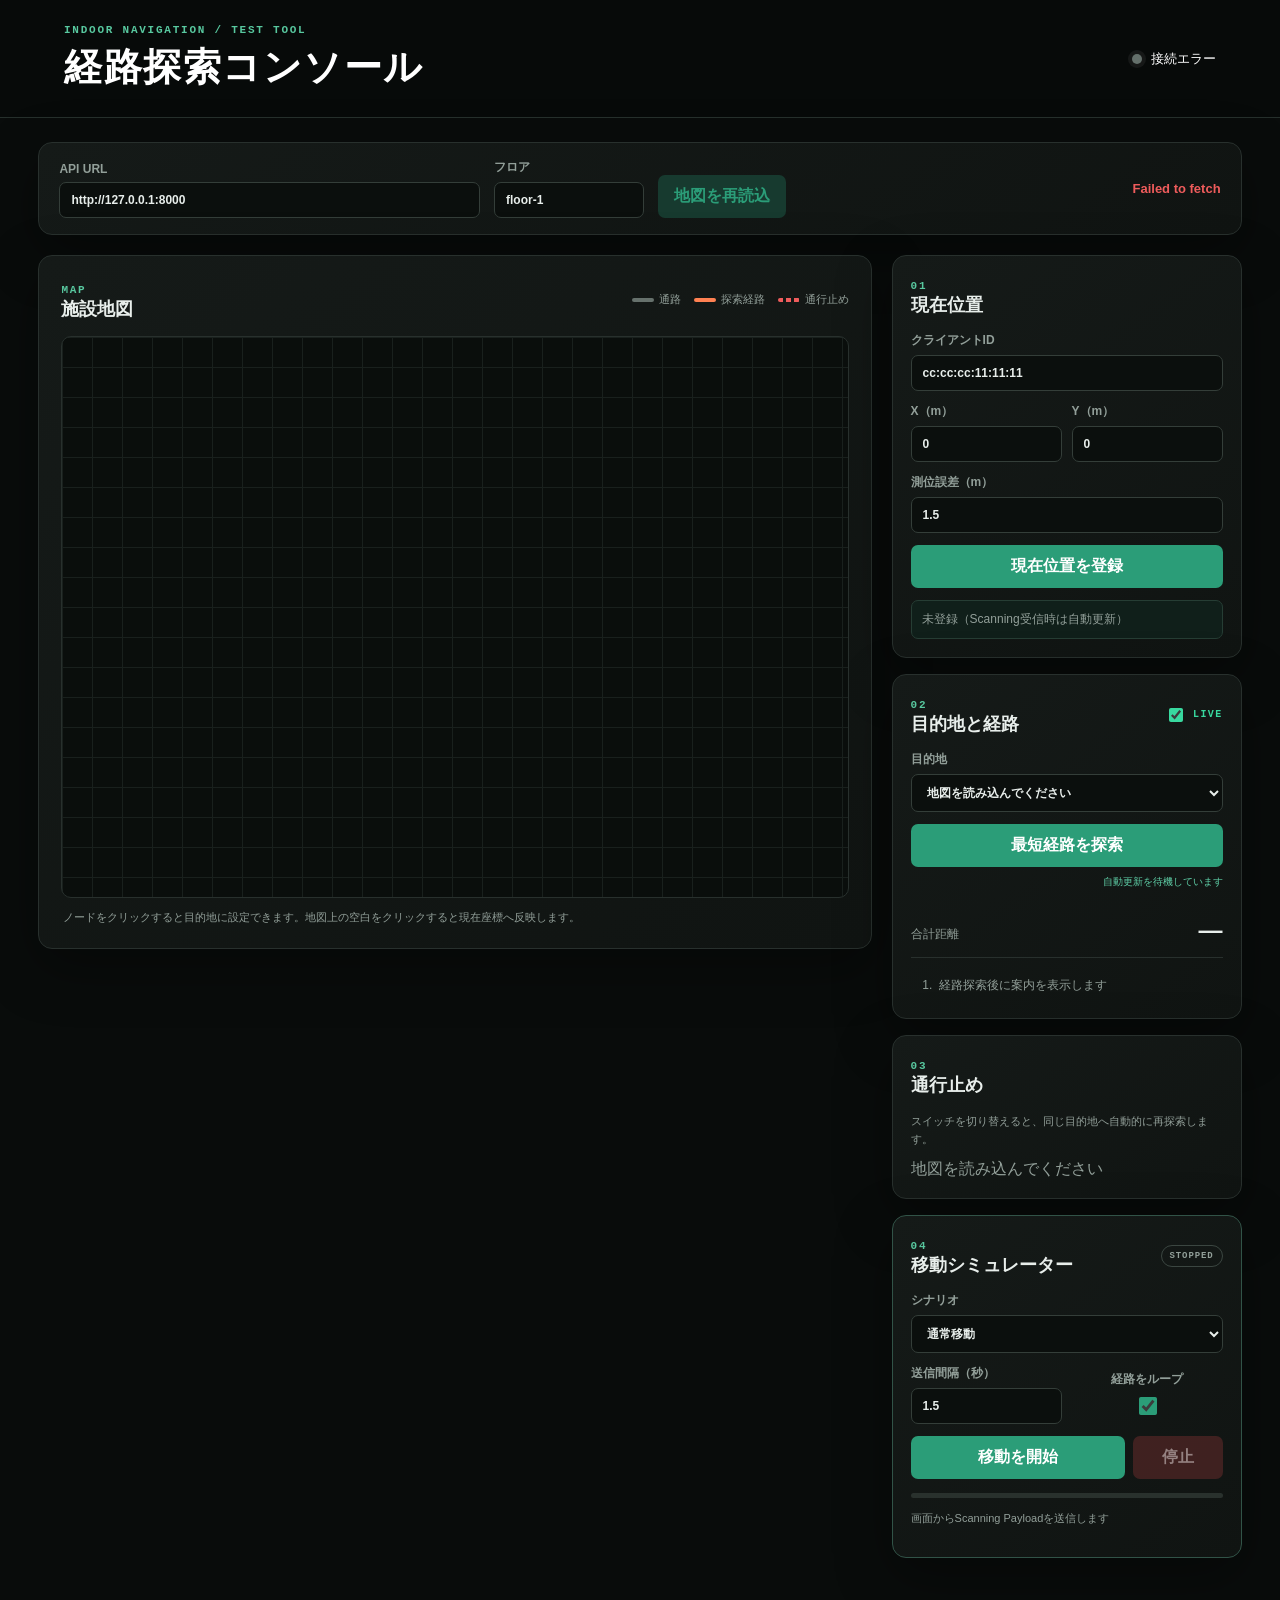
==== test_web/index.html @ 1a94fe2d "first commit" ====
<!doctype html>
<html lang="ja">
<head>
  <meta charset="utf-8">
  <meta name="viewport" content="width=device-width, initial-scale=1">
  <title>経路探索 API テストコンソール</title>
  <link rel="stylesheet" href="styles.css">
</head>
<body>
  <header class="topbar">
    <div>
      <p class="eyebrow">INDOOR NAVIGATION / TEST TOOL</p>
      <h1>経路探索コンソール</h1>
    </div>
    <div class="connection">
      <span id="health-dot" class="dot"></span>
      <span id="health-label">未接続</span>
    </div>
  </header>

  <main>
    <section class="toolbar panel">
      <label>API URL<input id="api-url" value="http://127.0.0.1:8000"></label>
      <label>フロア<input id="floor-id" value="floor-1"></label>
      <button id="reload-button" class="secondary">地図を再読込</button>
      <p id="status" role="status">APIへ接続してください</p>
    </section>

    <div class="workspace">
      <section class="map-panel panel">
        <div class="section-heading">
          <div><span class="step">MAP</span><h2 id="map-title">施設地図</h2></div>
          <div class="legend">
            <span><i class="line normal"></i>通路</span>
            <span><i class="line route"></i>探索経路</span>
            <span><i class="line blocked"></i>通行止め</span>
          </div>
        </div>
        <div id="map-container" class="map-container">
          <svg id="facility-map" aria-label="施設経路地図"></svg>
          <div id="empty-map" class="empty-map"></div>
        </div>
        <p class="map-help">ノードをクリックすると目的地に設定できます。地図上の空白をクリックすると現在座標へ反映します。</p>
      </section>

      <aside class="controls">
        <section class="panel control-card">
          <div class="section-heading"><div><span class="step">01</span><h2>現在位置</h2></div></div>
          <label>クライアントID<input id="client-id" value="cc:cc:cc:11:11:11"></label>
          <div class="coordinate-row">
            <label>X（m）<input id="position-x" type="number" value="0" step="0.1"></label>
            <label>Y（m）<input id="position-y" type="number" value="0" step="0.1"></label>
          </div>
          <label>測位誤差（m）<input id="variance" type="number" value="1.5" min="0" step="0.1"></label>
          <button id="position-button">現在位置を登録</button>
          <div id="nearest-result" class="result muted">未登録（Scanning受信時は自動更新）</div>
        </section>

        <section class="panel control-card">
          <div class="section-heading">
            <div><span class="step">02</span><h2>目的地と経路</h2></div>
            <label class="live-toggle" title="現在位置の変化に合わせて経路を再探索します">
              <input id="auto-route" type="checkbox" checked>
              <span>LIVE</span>
            </label>
          </div>
          <label>目的地<select id="destination"><option value="">地図を読み込んでください</option></select></label>
          <button id="route-button">最短経路を探索</button>
          <p id="route-updated-at" class="live-status">自動更新を待機しています</p>
          <div class="route-summary">
            <span>合計距離</span><strong id="total-distance">—</strong>
          </div>
          <ol id="guidance" class="guidance"><li class="muted">経路探索後に案内を表示します</li></ol>
        </section>

        <section class="panel control-card">
          <div class="section-heading"><div><span class="step">03</span><h2>通行止め</h2></div></div>
          <p class="hint">スイッチを切り替えると、同じ目的地へ自動的に再探索します。</p>
          <div id="obstacle-list" class="obstacle-list"><span class="muted">地図を読み込んでください</span></div>
        </section>

        <section class="panel control-card simulator-card">
          <div class="section-heading">
            <div><span class="step">04</span><h2>移動シミュレーター</h2></div>
            <span id="simulation-badge" class="simulation-badge">STOPPED</span>
          </div>
          <label>シナリオ
            <select id="simulation-scenario">
              <option value="normal">通常移動</option>
              <option value="off-route">経路を無視（ルート逸脱）</option>
              <option value="stationary">停止状態</option>
              <option value="location-unavailable">位置取得失敗</option>
            </select>
          </label>
          <div class="coordinate-row">
            <label>送信間隔（秒）<input id="simulation-interval" type="number" value="1.5" min="0.2" step="0.1"></label>
            <label class="loop-option"><span>経路をループ</span><input id="simulation-loop" type="checkbox" checked></label>
          </div>
          <div class="simulation-actions">
            <button id="simulation-start">移動を開始</button>
            <button id="simulation-stop" class="danger" disabled>停止</button>
          </div>
          <div class="simulation-progress"><span id="simulation-progress-bar"></span></div>
          <p id="simulation-status" class="hint">画面からScanning Payloadを送信します</p>
        </section>
      </aside>
    </div>
  </main>
  <script src="app.js"></script>
</body>
</html>
---- test_web/styles.css ----
:root {
  color-scheme: dark;
  --ink: #e8eeeb;
  --muted: #929f99;
  --paper: #090c0b;
  --panel: #121715;
  --line: #28302d;
  --green: #2b9d78;
  --green-dark: #0d1311;
  --mint: #173a2f;
  --orange: #ff8152;
  --red: #ef5c5c;
  --shadow: 0 18px 55px rgba(0, 0, 0, .35);
}

* { box-sizing: border-box; }
body { margin: 0; background: var(--paper); color: var(--ink); font-family: "Hiragino Sans", "Yu Gothic", sans-serif; }
button, input, select { font: inherit; }
.topbar { min-height: 112px; padding: 24px clamp(24px, 5vw, 72px); background: #070a09; color: white; border-bottom: 1px solid #26302c; display: flex; align-items: center; justify-content: space-between; }
.eyebrow, .step { margin: 0 0 5px; color: #58c89f; font: 700 11px/1.2 ui-monospace, monospace; letter-spacing: .16em; }
h1, h2 { margin: 0; }
h1 { font-size: clamp(25px, 3vw, 38px); letter-spacing: .04em; }
h2 { font-size: 18px; }
.connection { display: flex; align-items: center; gap: 9px; font-size: 13px; }
.dot { width: 10px; height: 10px; border-radius: 50%; background: #64706b; box-shadow: 0 0 0 4px rgba(255,255,255,.06); }
.dot.online { background: #70e0af; }
main { max-width: 1500px; margin: 0 auto; padding: 24px clamp(16px, 3vw, 40px) 48px; }
.panel { background: linear-gradient(145deg, #151a18, #101412); border: 1px solid var(--line); border-radius: 14px; box-shadow: var(--shadow); }
.toolbar { display: grid; grid-template-columns: minmax(240px, 1fr) 150px auto minmax(180px, 1fr); gap: 14px; align-items: end; padding: 16px 20px; margin-bottom: 20px; }
label { display: grid; gap: 6px; color: var(--muted); font-size: 12px; font-weight: 700; }
input, select { min-width: 0; width: 100%; padding: 10px 11px; color: var(--ink); background: #0b0f0d; border: 1px solid #343e39; border-radius: 7px; outline: none; }
input:focus, select:focus { border-color: var(--green); box-shadow: 0 0 0 3px rgba(15,107,79,.12); }
button { padding: 11px 16px; border: 0; border-radius: 7px; background: var(--green); color: white; cursor: pointer; font-weight: 700; transition: .15s ease; }
button:hover { background: #217c5f; transform: translateY(-1px); }
button:disabled { opacity: .55; cursor: wait; transform: none; }
button.secondary { color: var(--green); background: var(--mint); }
button.danger { color: #ffdada; background: #662b2b; }
button.danger:hover { background: #853838; }
#status { align-self: center; margin: 0; color: var(--muted); font-size: 13px; text-align: right; }
#status.error { color: var(--red); font-weight: 700; }
.workspace { display: grid; grid-template-columns: minmax(0, 1fr) 350px; gap: 20px; align-items: start; }
.map-panel { padding: 22px; min-height: 680px; }
.section-heading { min-height: 43px; display: flex; align-items: center; justify-content: space-between; gap: 16px; margin-bottom: 15px; }
.legend { display: flex; flex-wrap: wrap; gap: 13px; color: var(--muted); font-size: 11px; }
.legend span { display: flex; align-items: center; gap: 5px; }
.line { display: inline-block; width: 22px; height: 4px; border-radius: 3px; background: #66716c; }
.line.route { background: var(--orange); }
.line.blocked { background: repeating-linear-gradient(90deg,var(--red) 0 5px,transparent 5px 8px); }
.map-container { position: relative; min-height: 560px; overflow: hidden; border: 1px solid var(--line); border-radius: 10px; background-color: #0a0e0c; background-image: linear-gradient(#19201d 1px, transparent 1px), linear-gradient(90deg, #19201d 1px, transparent 1px); background-size: 30px 30px; }
.map-container.route-flash { animation: route-flash .65s ease-out; }
#facility-map { width: 100%; height: 560px; display: block; cursor: crosshair; }
.empty-map { position: absolute; inset: 0; display: grid; place-items: center; color: var(--muted); font-size: 13px; pointer-events: none; }
.map-help, .hint { color: var(--muted); font-size: 11px; line-height: 1.65; }
.map-help { margin: 10px 2px 0; }
.edge { stroke: #4e5a54; stroke-width: 5; stroke-linecap: round; transition: .2s; }
.edge.route-edge { stroke: var(--orange); stroke-width: 9; }
.edge.blocked-edge { stroke: var(--red); stroke-width: 6; stroke-dasharray: 8 7; }
.edge-label { fill: #929e98; font: 10px ui-monospace, monospace; paint-order: stroke; stroke: #0a0e0c; stroke-width: 4px; }
.node { cursor: pointer; }
.node circle { fill: #101613; stroke: #3bb78c; stroke-width: 4; transition: .15s; }
.node:hover circle, .node.destination circle { fill: var(--mint); stroke-width: 6; }
.node.current circle { fill: var(--orange); stroke: #f5f8f6; stroke-width: 3; }
.node text { fill: var(--ink); font-size: 12px; font-weight: 700; paint-order: stroke; stroke: #0a0e0c; stroke-width: 5px; stroke-linejoin: round; }
.position-marker { fill: var(--orange); stroke: #f5f8f6; stroke-width: 3; filter: drop-shadow(0 2px 5px rgba(0,0,0,.7)); animation: position-pulse 1.2s ease-in-out infinite; transform-box: fill-box; transform-origin: center; }
.controls { display: grid; gap: 16px; }
.control-card { padding: 18px; }
.control-card label { margin-bottom: 12px; }
.control-card button { width: 100%; }
.coordinate-row { display: grid; grid-template-columns: 1fr 1fr; gap: 10px; }
.result { margin-top: 12px; padding: 10px; border: 1px solid #263d34; border-radius: 7px; background: #101f1a; font-size: 12px; }
.muted { color: var(--muted); }
.route-summary { display: flex; align-items: baseline; justify-content: space-between; margin-top: 14px; padding: 13px 0; border-bottom: 1px solid var(--line); color: var(--muted); font-size: 12px; }
.route-summary strong { color: var(--ink); font-size: 24px; }
.live-toggle { display: flex; align-items: center; gap: 7px; margin: 0 !important; cursor: pointer; }
.live-toggle input { width: 14px; height: 14px; accent-color: #38d99f; }
.live-toggle span { color: #38d99f; font: 700 10px ui-monospace, monospace; letter-spacing: .14em; }
.live-toggle:has(input:not(:checked)) span { color: var(--muted); }
.live-status { margin: 8px 0 0; color: #5fcfa7; font: 10px ui-monospace, monospace; text-align: right; }
.guidance { margin: 12px 0 0; padding-left: 25px; max-height: 190px; overflow: auto; }
.guidance li { padding: 6px 3px; font-size: 12px; line-height: 1.5; }
.obstacle-list { display: grid; gap: 4px; max-height: 260px; overflow: auto; }
.obstacle-item { display: grid; grid-template-columns: 1fr auto; align-items: center; gap: 8px; padding: 8px; border-bottom: 1px solid #252c29; }
.obstacle-item small { display: block; color: var(--muted); margin-top: 2px; }
.switch { position: relative; width: 38px; height: 22px; }
.switch input { opacity: 0; width: 0; height: 0; }
.switch span { position: absolute; inset: 0; border-radius: 20px; background: #39423e; cursor: pointer; transition: .2s; }
.switch span::after { content: ""; position: absolute; width: 16px; height: 16px; left: 3px; top: 3px; border-radius: 50%; background: white; transition: .2s; }
.switch input:checked + span { background: var(--red); }
.switch input:checked + span::after { transform: translateX(16px); }
.simulator-card { border-color: #315347; }
.simulation-badge { padding: 5px 8px; border: 1px solid #3b4641; border-radius: 20px; color: var(--muted); font: 700 9px ui-monospace, monospace; letter-spacing: .1em; }
.simulation-badge.running { color: #55e1ae; border-color: #2a795e; background: #102a21; animation: badge-pulse 1.2s ease-in-out infinite; }
.simulation-badge.running.off-route { color: #ff9b72; border-color: #a65334; background: #301a12; }
.loop-option { align-content: center; justify-items: center; }
.loop-option input { width: 18px; height: 18px; accent-color: var(--green); }
.simulation-actions { display: grid; grid-template-columns: 1fr 90px; gap: 8px; }
.simulation-progress { height: 5px; margin-top: 14px; overflow: hidden; border-radius: 5px; background: #29312d; }
.simulation-progress span { display: block; width: 0; height: 100%; background: linear-gradient(90deg, #2b9d78, #ff8152); transition: width .25s ease; }
@keyframes badge-pulse { 50% { box-shadow: 0 0 14px rgba(56,217,159,.25); } }
@keyframes position-pulse { 0%, 100% { transform: scale(1); opacity: 1; } 50% { transform: scale(1.45); opacity: .65; } }
@keyframes route-flash { 0% { box-shadow: inset 0 0 0 2px rgba(56,217,159,.9), 0 0 25px rgba(56,217,159,.35); } 100% { box-shadow: inset 0 0 0 0 transparent, 0 0 0 transparent; } }
@media (max-width: 980px) { .workspace { grid-template-columns: 1fr; } .controls { grid-template-columns: repeat(3, 1fr); } .map-panel { min-height: auto; } }
@media (max-width: 720px) { .toolbar { grid-template-columns: 1fr 1fr; } #status { text-align: left; } .controls { grid-template-columns: 1fr; } .legend { display: none; } .topbar { min-height: 94px; } }
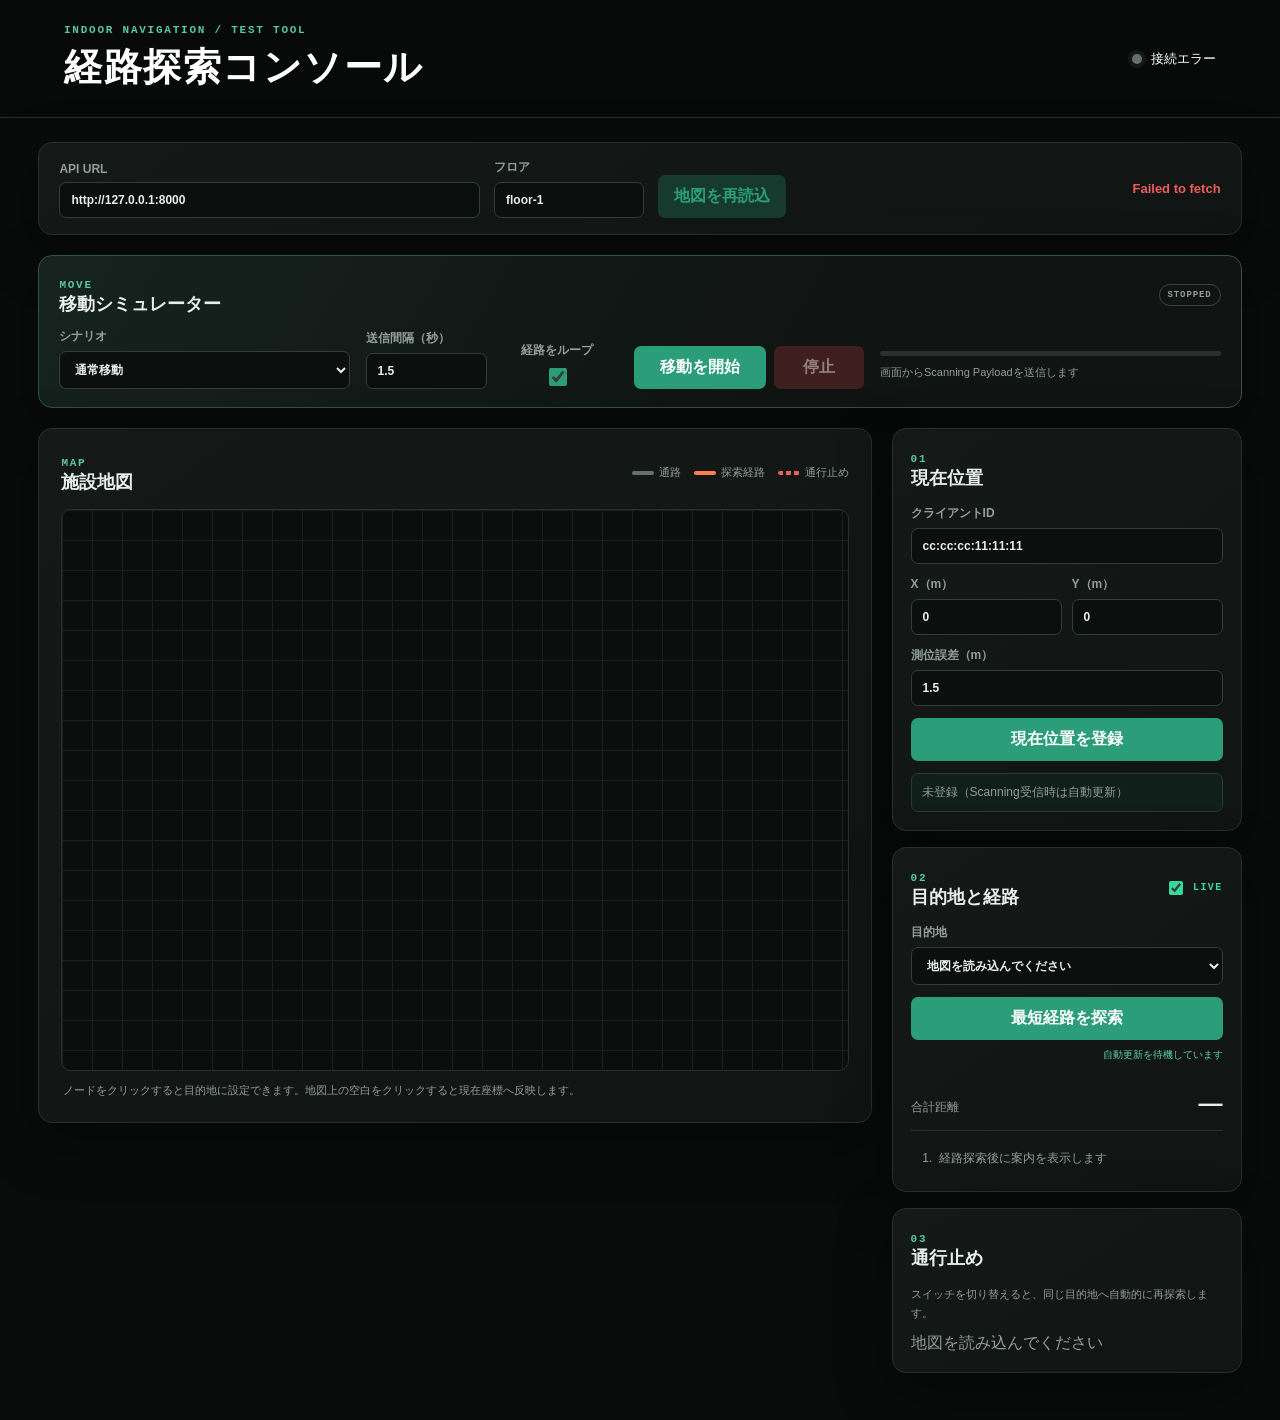
==== commit e03a3006: "開発パネルと目的地選択属性を追加" ====
--- a/test_web/index.html
+++ b/test_web/index.html
@@ -24,6 +24,35 @@
       <label>フロア<input id="floor-id" value="floor-1"></label>
       <button id="reload-button" class="secondary">地図を再読込</button>
       <p id="status" role="status">APIへ接続してください</p>
+    </section>
+
+    <section class="panel control-card simulator-card simulator-overview">
+      <div class="section-heading">
+        <div><span class="step">MOVE</span><h2>移動シミュレーター</h2></div>
+        <span id="simulation-badge" class="simulation-badge">STOPPED</span>
+      </div>
+      <div class="simulator-layout">
+        <label>シナリオ
+          <select id="simulation-scenario">
+            <option value="normal">通常移動</option>
+            <option value="off-route">経路を無視（ルート逸脱）</option>
+            <option value="stationary">停止状態</option>
+            <option value="location-unavailable">位置取得失敗</option>
+          </select>
+        </label>
+        <div class="coordinate-row simulation-settings">
+          <label>送信間隔（秒）<input id="simulation-interval" type="number" value="1.5" min="0.2" step="0.1"></label>
+          <label class="loop-option"><span>経路をループ</span><input id="simulation-loop" type="checkbox" checked></label>
+        </div>
+        <div class="simulation-actions">
+          <button id="simulation-start">移動を開始</button>
+          <button id="simulation-stop" class="danger" disabled>停止</button>
+        </div>
+        <div class="simulation-feedback">
+          <div class="simulation-progress"><span id="simulation-progress-bar"></span></div>
+          <p id="simulation-status" class="hint">画面からScanning Payloadを送信します</p>
+        </div>
+      </div>
     </section>
 
     <div class="workspace">
@@ -79,30 +108,6 @@
           <div id="obstacle-list" class="obstacle-list"><span class="muted">地図を読み込んでください</span></div>
         </section>
 
-        <section class="panel control-card simulator-card">
-          <div class="section-heading">
-            <div><span class="step">04</span><h2>移動シミュレーター</h2></div>
-            <span id="simulation-badge" class="simulation-badge">STOPPED</span>
-          </div>
-          <label>シナリオ
-            <select id="simulation-scenario">
-              <option value="normal">通常移動</option>
-              <option value="off-route">経路を無視（ルート逸脱）</option>
-              <option value="stationary">停止状態</option>
-              <option value="location-unavailable">位置取得失敗</option>
-            </select>
-          </label>
-          <div class="coordinate-row">
-            <label>送信間隔（秒）<input id="simulation-interval" type="number" value="1.5" min="0.2" step="0.1"></label>
-            <label class="loop-option"><span>経路をループ</span><input id="simulation-loop" type="checkbox" checked></label>
-          </div>
-          <div class="simulation-actions">
-            <button id="simulation-start">移動を開始</button>
-            <button id="simulation-stop" class="danger" disabled>停止</button>
-          </div>
-          <div class="simulation-progress"><span id="simulation-progress-bar"></span></div>
-          <p id="simulation-status" class="hint">画面からScanning Payloadを送信します</p>
-        </section>
       </aside>
     </div>
   </main>
--- a/test_web/styles.css
+++ b/test_web/styles.css
@@ -88,6 +88,13 @@
 .switch input:checked + span { background: var(--red); }
 .switch input:checked + span::after { transform: translateX(16px); }
 .simulator-card { border-color: #315347; }
+.simulator-overview { margin-bottom: 20px; padding: 18px 20px; background: linear-gradient(120deg, #16231e, #101412 62%); }
+.simulator-overview .section-heading { min-height: 32px; margin-bottom: 12px; }
+.simulator-layout { display: grid; grid-template-columns: minmax(210px, 1.15fr) minmax(220px, 1fr) minmax(230px, .9fr) minmax(250px, 1.35fr); gap: 16px; align-items: end; }
+.simulator-layout label { margin-bottom: 0; }
+.simulation-settings { align-items: end; }
+.simulation-feedback { align-self: center; min-width: 0; }
+.simulation-feedback .hint { margin: 7px 0 0; white-space: nowrap; overflow: hidden; text-overflow: ellipsis; }
 .simulation-badge { padding: 5px 8px; border: 1px solid #3b4641; border-radius: 20px; color: var(--muted); font: 700 9px ui-monospace, monospace; letter-spacing: .1em; }
 .simulation-badge.running { color: #55e1ae; border-color: #2a795e; background: #102a21; animation: badge-pulse 1.2s ease-in-out infinite; }
 .simulation-badge.running.off-route { color: #ff9b72; border-color: #a65334; background: #301a12; }
@@ -99,5 +106,6 @@
 @keyframes badge-pulse { 50% { box-shadow: 0 0 14px rgba(56,217,159,.25); } }
 @keyframes position-pulse { 0%, 100% { transform: scale(1); opacity: 1; } 50% { transform: scale(1.45); opacity: .65; } }
 @keyframes route-flash { 0% { box-shadow: inset 0 0 0 2px rgba(56,217,159,.9), 0 0 25px rgba(56,217,159,.35); } 100% { box-shadow: inset 0 0 0 0 transparent, 0 0 0 transparent; } }
+@media (max-width: 1100px) { .simulator-layout { grid-template-columns: 1fr 1fr; } }
 @media (max-width: 980px) { .workspace { grid-template-columns: 1fr; } .controls { grid-template-columns: repeat(3, 1fr); } .map-panel { min-height: auto; } }
-@media (max-width: 720px) { .toolbar { grid-template-columns: 1fr 1fr; } #status { text-align: left; } .controls { grid-template-columns: 1fr; } .legend { display: none; } .topbar { min-height: 94px; } }
+@media (max-width: 720px) { .toolbar { grid-template-columns: 1fr 1fr; } #status { text-align: left; } .controls, .simulator-layout { grid-template-columns: 1fr; } .legend { display: none; } .topbar { min-height: 94px; } .simulation-feedback .hint { white-space: normal; } }
